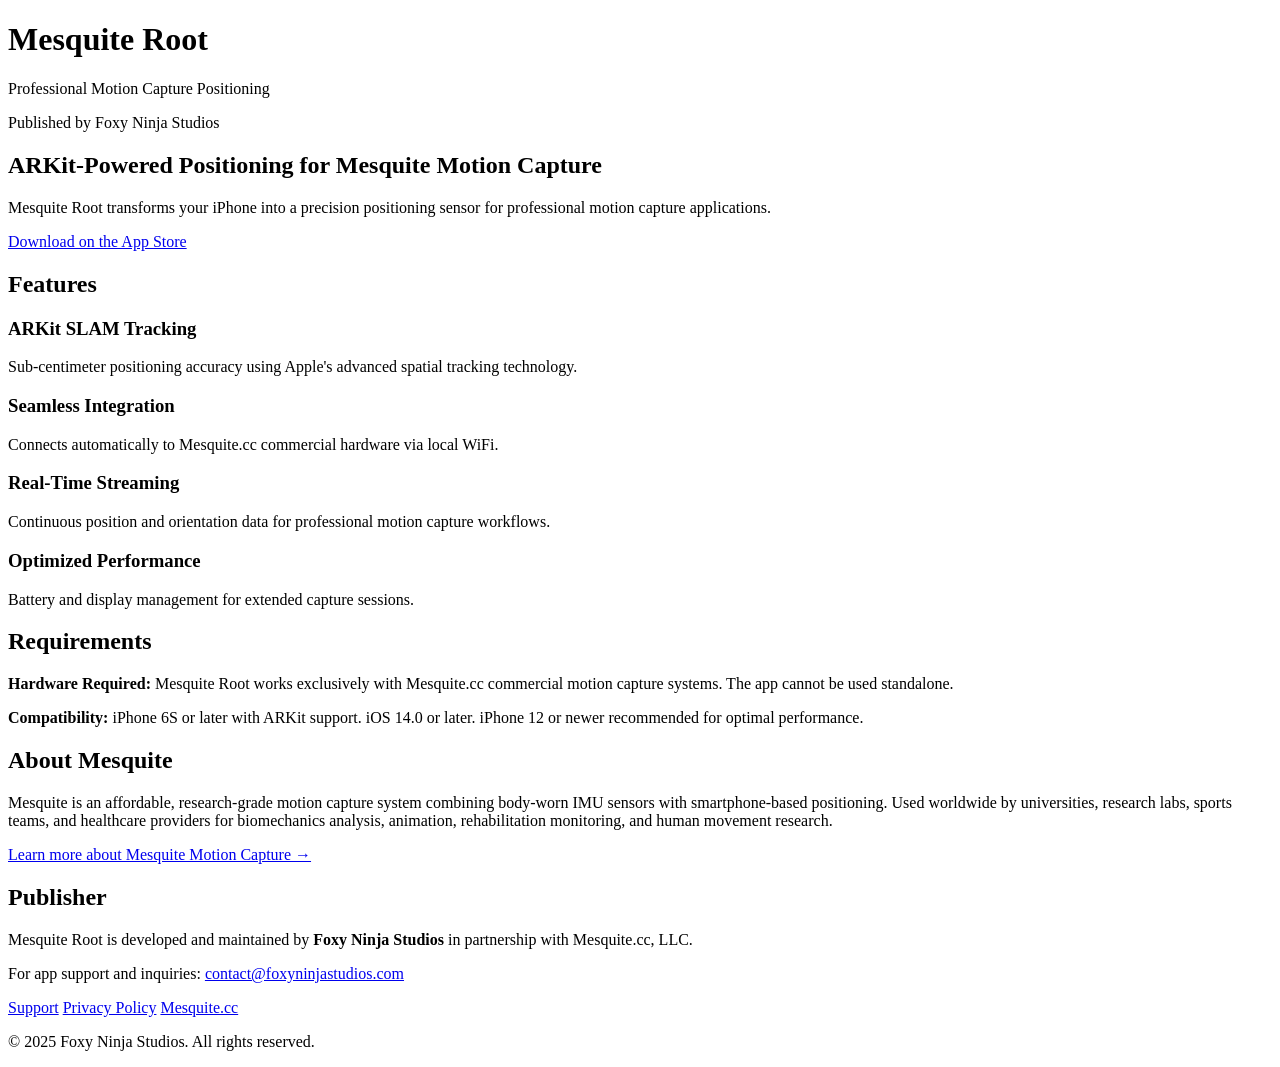
==== index.html @ 5ce99365 "Create index.html" ====
<!DOCTYPE html>
<html lang="en">
<head>
    <meta charset="UTF-8">
    <meta name="viewport" content="width=device-width, initial-scale=1.0">
    <title>Mesquite Root - Professional Motion Capture Positioning</title>
    <link rel="stylesheet" href="style.css">
</head>
<body>
    <header>
        <h1>Mesquite Root</h1>
        <p class="tagline">Professional Motion Capture Positioning</p>
        <p class="publisher">Published by Foxy Ninja Studios</p>
    </header>

    <main>
        <section class="hero">
            <h2>ARKit-Powered Positioning for Mesquite Motion Capture</h2>
            <p>Mesquite Root transforms your iPhone into a precision positioning sensor for professional motion capture applications.</p>
            <a href="https://apps.apple.com/app/mesquite-root/YOUR_APP_ID" class="cta-button">Download on the App Store</a>
        </section>

        <section class="features">
            <h2>Features</h2>
            <div class="feature-grid">
                <div class="feature">
                    <h3>ARKit SLAM Tracking</h3>
                    <p>Sub-centimeter positioning accuracy using Apple's advanced spatial tracking technology.</p>
                </div>
                <div class="feature">
                    <h3>Seamless Integration</h3>
                    <p>Connects automatically to Mesquite.cc commercial hardware via local WiFi.</p>
                </div>
                <div class="feature">
                    <h3>Real-Time Streaming</h3>
                    <p>Continuous position and orientation data for professional motion capture workflows.</p>
                </div>
                <div class="feature">
                    <h3>Optimized Performance</h3>
                    <p>Battery and display management for extended capture sessions.</p>
                </div>
            </div>
        </section>

        <section class="requirements">
            <h2>Requirements</h2>
            <p><strong>Hardware Required:</strong> Mesquite Root works exclusively with Mesquite.cc commercial motion capture systems. The app cannot be used standalone.</p>
            <p><strong>Compatibility:</strong> iPhone 6S or later with ARKit support. iOS 14.0 or later. iPhone 12 or newer recommended for optimal performance.</p>
        </section>

        <section class="about">
            <h2>About Mesquite</h2>
            <p>Mesquite is an affordable, research-grade motion capture system combining body-worn IMU sensors with smartphone-based positioning. Used worldwide by universities, research labs, sports teams, and healthcare providers for biomechanics analysis, animation, rehabilitation monitoring, and human movement research.</p>
            <p><a href="https://mesquite.cc">Learn more about Mesquite Motion Capture →</a></p>
        </section>

        <section class="publisher-info">
            <h2>Publisher</h2>
            <p>Mesquite Root is developed and maintained by <strong>Foxy Ninja Studios</strong> in partnership with Mesquite.cc, LLC.</p>
            <p>For app support and inquiries: <a href="mailto:contact@foxyninjastudios.com">contact@foxyninjastudios.com</a></p>
        </section>
    </main>

    <footer>
        <nav>
            <a href="/support">Support</a>
            <a href="/privacy">Privacy Policy</a>
            <a href="https://mesquite.cc">Mesquite.cc</a>
        </nav>
        <p>&copy; 2025 Foxy Ninja Studios. All rights reserved.</p>
    </footer>
</body>
</html>
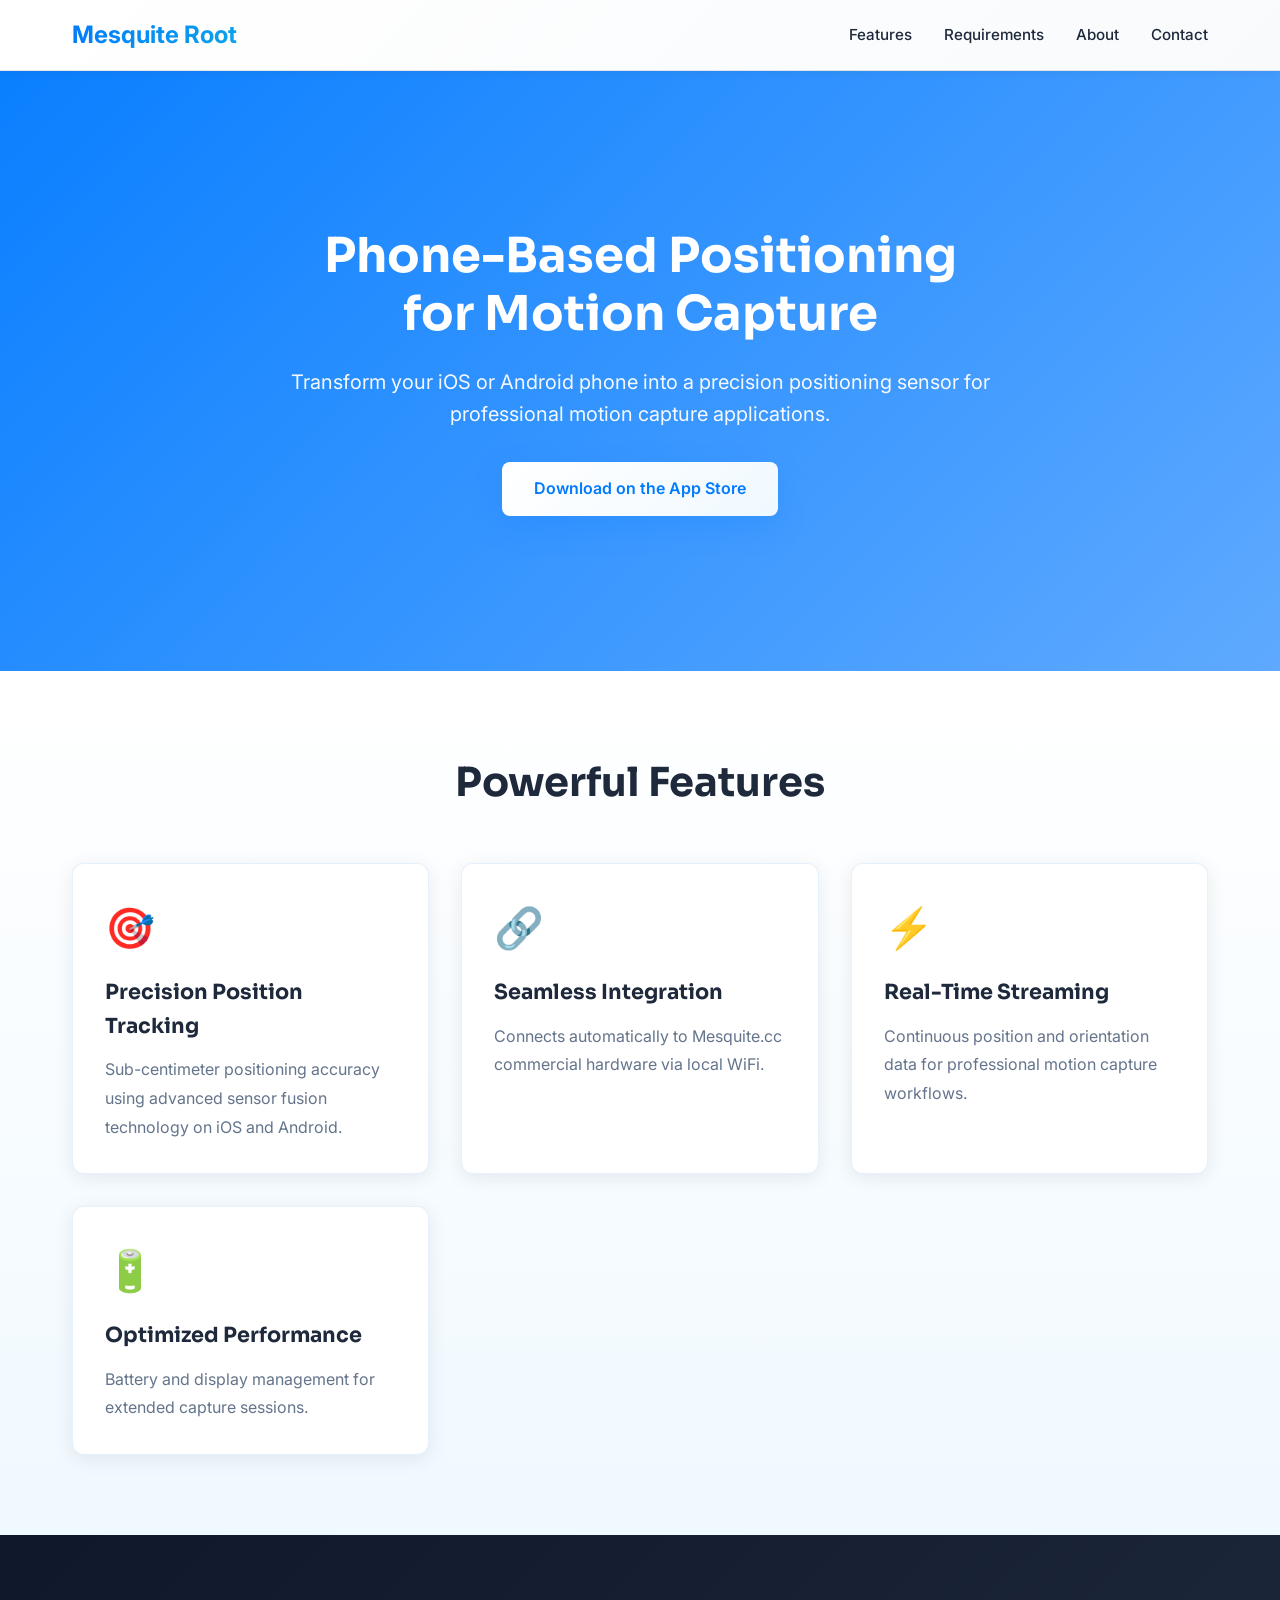
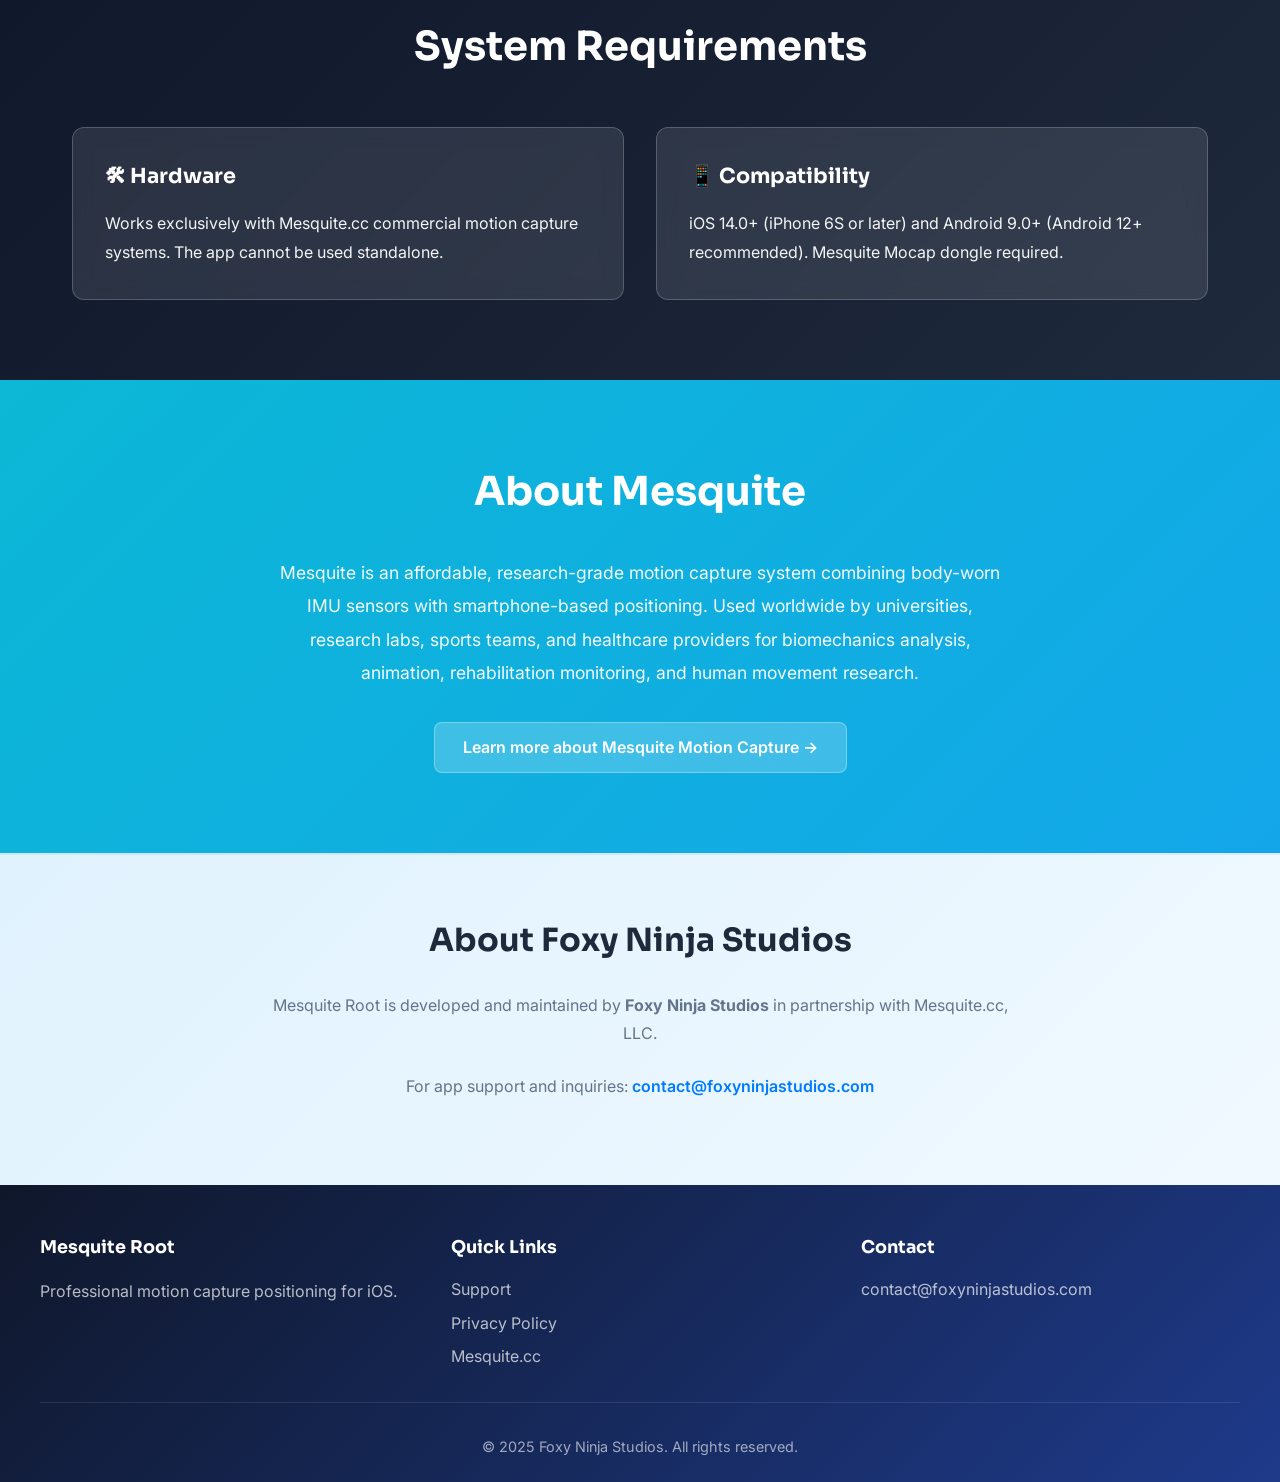
==== commit 1ba00a92: "ac" ====
--- a/index.html
+++ b/index.html
@@ -5,69 +5,118 @@
     <meta name="viewport" content="width=device-width, initial-scale=1.0">
     <title>Mesquite Root - Professional Motion Capture Positioning</title>
     <link rel="stylesheet" href="style.css">
+    <link href="https://fonts.googleapis.com/css2?family=Inter:wght@300;400;500;600;700&family=Sora:wght@400;600;700&display=swap" rel="stylesheet">
 </head>
 <body>
-    <header>
-        <h1>Mesquite Root</h1>
-        <p class="tagline">Professional Motion Capture Positioning</p>
-        <p class="publisher">Published by Foxy Ninja Studios</p>
+    <header class="navbar">
+        <div class="navbar-content">
+            <div class="logo">
+                <h1>Mesquite Root</h1>
+            </div>
+            <nav class="nav-links">
+                <a href="#features">Features</a>
+                <a href="#requirements">Requirements</a>
+                <a href="#about">About</a>
+                <a href="#contact">Contact</a>
+            </nav>
+        </div>
     </header>
 
     <main>
-        <section class="hero">
-            <h2>ARKit-Powered Positioning for Mesquite Motion Capture</h2>
-            <p>Mesquite Root transforms your iPhone into a precision positioning sensor for professional motion capture applications.</p>
-            <a href="https://apps.apple.com/app/mesquite-root/YOUR_APP_ID" class="cta-button">Download on the App Store</a>
+        <section class="hero" style="background: linear-gradient(135deg, rgba(0, 122, 255, 0.8) 0%, rgba(88, 166, 255, 0.8) 100%), 
+                                     url('https://images.unsplash.com/photo-1551288049-bebda4e38f71?w=1400&q=80') center/cover;">
+            <div class="hero-content">
+                <h2>Phone-Based Positioning for Motion Capture</h2>
+                <p>Transform your iOS or Android phone into a precision positioning sensor for professional motion capture applications.</p>
+                <a href="https://apps.apple.com/app/mesquite-root/YOUR_APP_ID" class="cta-button">Download on the App Store</a>
+            </div>
         </section>
 
-        <section class="features">
-            <h2>Features</h2>
-            <div class="feature-grid">
-                <div class="feature">
-                    <h3>ARKit SLAM Tracking</h3>
-                    <p>Sub-centimeter positioning accuracy using Apple's advanced spatial tracking technology.</p>
-                </div>
-                <div class="feature">
-                    <h3>Seamless Integration</h3>
-                    <p>Connects automatically to Mesquite.cc commercial hardware via local WiFi.</p>
-                </div>
-                <div class="feature">
-                    <h3>Real-Time Streaming</h3>
-                    <p>Continuous position and orientation data for professional motion capture workflows.</p>
-                </div>
-                <div class="feature">
-                    <h3>Optimized Performance</h3>
-                    <p>Battery and display management for extended capture sessions.</p>
+        <section class="features" id="features">
+            <div class="container">
+                <h2>Powerful Features</h2>
+                <div class="feature-grid">
+                    <div class="feature">
+                        <div class="feature-icon">🎯</div>
+                        <h3>Precision Position Tracking</h3>
+                        <p>Sub-centimeter positioning accuracy using advanced sensor fusion technology on iOS and Android.</p>
+                    </div>
+                    <div class="feature">
+                        <div class="feature-icon">🔗</div>
+                        <h3>Seamless Integration</h3>
+                        <p>Connects automatically to Mesquite.cc commercial hardware via local WiFi.</p>
+                    </div>
+                    <div class="feature">
+                        <div class="feature-icon">⚡</div>
+                        <h3>Real-Time Streaming</h3>
+                        <p>Continuous position and orientation data for professional motion capture workflows.</p>
+                    </div>
+                    <div class="feature">
+                        <div class="feature-icon">🔋</div>
+                        <h3>Optimized Performance</h3>
+                        <p>Battery and display management for extended capture sessions.</p>
+                    </div>
                 </div>
             </div>
         </section>
 
-        <section class="requirements">
-            <h2>Requirements</h2>
-            <p><strong>Hardware Required:</strong> Mesquite Root works exclusively with Mesquite.cc commercial motion capture systems. The app cannot be used standalone.</p>
-            <p><strong>Compatibility:</strong> iPhone 6S or later with ARKit support. iOS 14.0 or later. iPhone 12 or newer recommended for optimal performance.</p>
+        <section class="requirements" id="requirements" style="background: linear-gradient(135deg, rgba(15, 23, 42, 0.95) 0%, rgba(30, 41, 59, 0.95) 100%),
+                                                             url('https://images.unsplash.com/photo-1517694712202-14dd9538aa97?w=1400&q=80') center/cover;">
+            <div class="container">
+                <h2>System Requirements</h2>
+                <div class="requirements-grid">
+                    <div class="requirement-card">
+                        <h3>🛠 Hardware</h3>
+                        <p>Works exclusively with Mesquite.cc commercial motion capture systems. The app cannot be used standalone.</p>
+                    </div>
+                    <div class="requirement-card">
+                        <h3>📱 Compatibility</h3>
+                        <p>iOS 14.0+ (iPhone 6S or later) and Android 9.0+ (Android 12+ recommended). Mesquite Mocap dongle required.</p>
+                    </div>
+                </div>
+            </div>
         </section>
 
-        <section class="about">
-            <h2>About Mesquite</h2>
-            <p>Mesquite is an affordable, research-grade motion capture system combining body-worn IMU sensors with smartphone-based positioning. Used worldwide by universities, research labs, sports teams, and healthcare providers for biomechanics analysis, animation, rehabilitation monitoring, and human movement research.</p>
-            <p><a href="https://mesquite.cc">Learn more about Mesquite Motion Capture →</a></p>
+        <section class="about" id="about" style="background: linear-gradient(135deg, rgba(6, 182, 212, 0.85) 0%, rgba(14, 165, 233, 0.85) 100%),
+                                                   url('https://images.unsplash.com/photo-1454165804606-c3d57bc86b40?w=1400&q=80') center/cover;">
+            <div class="container">
+                <h2>About Mesquite</h2>
+                <p>Mesquite is an affordable, research-grade motion capture system combining body-worn IMU sensors with smartphone-based positioning. Used worldwide by universities, research labs, sports teams, and healthcare providers for biomechanics analysis, animation, rehabilitation monitoring, and human movement research.</p>
+                <a href="https://mesquite.cc" class="learn-more">Learn more about Mesquite Motion Capture →</a>
+            </div>
         </section>
 
-        <section class="publisher-info">
-            <h2>Publisher</h2>
-            <p>Mesquite Root is developed and maintained by <strong>Foxy Ninja Studios</strong> in partnership with Mesquite.cc, LLC.</p>
-            <p>For app support and inquiries: <a href="mailto:contact@foxyninjastudios.com">contact@foxyninjastudios.com</a></p>
+        <section class="publisher-info" id="contact">
+            <div class="container">
+                <h2>About Foxy Ninja Studios</h2>
+                <p>Mesquite Root is developed and maintained by <strong>Foxy Ninja Studios</strong> in partnership with Mesquite.cc, LLC.</p>
+                <p>For app support and inquiries: <a href="mailto:contact@foxyninjastudios.com" class="email-link">contact@foxyninjastudios.com</a></p>
+            </div>
         </section>
     </main>
 
     <footer>
-        <nav>
-            <a href="/support">Support</a>
-            <a href="/privacy">Privacy Policy</a>
-            <a href="https://mesquite.cc">Mesquite.cc</a>
-        </nav>
-        <p>&copy; 2025 Foxy Ninja Studios. All rights reserved.</p>
+        <div class="footer-content">
+            <div class="footer-section">
+                <h4>Mesquite Root</h4>
+                <p>Professional motion capture positioning for iOS.</p>
+            </div>
+            <div class="footer-section">
+                <h4>Quick Links</h4>
+                <nav class="footer-nav">
+                    <a href="/support">Support</a>
+                    <a href="/privacy">Privacy Policy</a>
+                    <a href="https://mesquite.cc">Mesquite.cc</a>
+                </nav>
+            </div>
+            <div class="footer-section">
+                <h4>Contact</h4>
+                <a href="mailto:contact@foxyninjastudios.com">contact@foxyninjastudios.com</a>
+            </div>
+        </div>
+        <div class="footer-bottom">
+            <p>&copy; 2025 Foxy Ninja Studios. All rights reserved.</p>
+        </div>
     </footer>
 </body>
 </html>
--- a/style.css
+++ b/style.css
@@ -0,0 +1,1033 @@
+/* ===========================
+   Global Styles & Variables
+   =========================== */
+
+* {
+    margin: 0;
+    padding: 0;
+    box-sizing: border-box;
+}
+
+:root {
+    --primary-blue: #007AFF;
+    --light-blue: #E3F2FD;
+    --dark-bg: #0F172A;
+    --text-dark: #1E293B;
+    --text-light: #64748B;
+    --white: #FFFFFF;
+    --border-radius: 12px;
+    --transition: all 0.3s cubic-bezier(0.4, 0, 0.2, 1);
+}
+
+html {
+    scroll-behavior: smooth;
+}
+
+body {
+    font-family: 'Inter', sans-serif;
+    line-height: 1.6;
+    color: var(--text-dark);
+    background-color: #F8FAFC;
+}
+
+.container {
+    max-width: 1200px;
+    margin: 0 auto;
+    padding: 0 2rem;
+}
+
+/* ===========================
+   Navigation Bar
+   =========================== */
+
+.navbar {
+    background: linear-gradient(135deg, rgba(255, 255, 255, 0.95) 0%, rgba(248, 250, 252, 0.95) 100%);
+    backdrop-filter: blur(10px);
+    border-bottom: 1px solid rgba(0, 0, 0, 0.1);
+    position: sticky;
+    top: 0;
+    z-index: 1000;
+    box-shadow: 0 2px 10px rgba(0, 0, 0, 0.05);
+}
+
+.navbar-content {
+    max-width: 1200px;
+    margin: 0 auto;
+    padding: 1rem 2rem;
+    display: flex;
+    justify-content: space-between;
+    align-items: center;
+}
+
+.logo h1 {
+    font-size: 1.5rem;
+    font-weight: 700;
+    background: linear-gradient(135deg, #007AFF 0%, #0EA5E9 100%);
+    background-clip: text;
+    -webkit-background-clip: text;
+    -webkit-text-fill-color: transparent;
+}
+
+.nav-links {
+    display: flex;
+    gap: 2rem;
+}
+
+.nav-links a {
+    text-decoration: none;
+    color: var(--text-dark);
+    font-weight: 500;
+    font-size: 0.95rem;
+    transition: var(--transition);
+}
+
+.nav-links a:hover {
+    color: var(--primary-blue);
+}
+
+/* ===========================
+   Hero Section
+   =========================== */
+
+.hero {
+    padding: 100px 2rem;
+    color: white;
+    display: flex;
+    align-items: center;
+    justify-content: center;
+    background-size: cover;
+    background-position: center;
+    background-attachment: fixed;
+    min-height: 600px;
+    position: relative;
+}
+
+.hero::before {
+    content: '';
+    position: absolute;
+    top: 0;
+    left: 0;
+    right: 0;
+    bottom: 0;
+    background: linear-gradient(135deg, rgba(0, 122, 255, 0.8) 0%, rgba(88, 166, 255, 0.8) 100%);
+    z-index: 1;
+}
+
+.hero-content {
+    position: relative;
+    z-index: 2;
+    text-align: center;
+    max-width: 700px;
+}
+
+.hero h2 {
+    font-size: 3rem;
+    font-weight: 700;
+    margin-bottom: 1.5rem;
+    line-height: 1.2;
+    font-family: 'Sora', sans-serif;
+}
+
+.hero p {
+    font-size: 1.25rem;
+    margin-bottom: 2rem;
+    opacity: 0.95;
+}
+
+/* ===========================
+   CTA Button
+   =========================== */
+
+.cta-button {
+    display: inline-block;
+    background: linear-gradient(135deg, #FFFFFF 0%, #F0F9FF 100%);
+    color: var(--primary-blue);
+    padding: 14px 32px;
+    border-radius: 8px;
+    text-decoration: none;
+    font-weight: 600;
+    font-size: 1rem;
+    transition: var(--transition);
+    border: none;
+    cursor: pointer;
+    box-shadow: 0 10px 30px rgba(0, 122, 255, 0.2);
+}
+
+.cta-button:hover {
+    transform: translateY(-3px);
+    box-shadow: 0 15px 40px rgba(0, 122, 255, 0.3);
+}
+
+/* ===========================
+   Features Section
+   =========================== */
+
+.features {
+    padding: 80px 0;
+    background: linear-gradient(180deg, #FFFFFF 0%, #F0F9FF 100%);
+}
+
+.features h2 {
+    text-align: center;
+    font-size: 2.5rem;
+    margin-bottom: 3rem;
+    color: var(--text-dark);
+    font-family: 'Sora', sans-serif;
+}
+
+.feature-grid {
+    display: grid;
+    grid-template-columns: repeat(auto-fit, minmax(280px, 1fr));
+    gap: 2rem;
+}
+
+.feature {
+    background: white;
+    padding: 2rem;
+    border-radius: var(--border-radius);
+    box-shadow: 0 4px 20px rgba(0, 0, 0, 0.08);
+    transition: var(--transition);
+    border: 1px solid rgba(0, 122, 255, 0.1);
+}
+
+.feature:hover {
+    transform: translateY(-8px);
+    box-shadow: 0 12px 40px rgba(0, 122, 255, 0.15);
+}
+
+.feature-icon {
+    font-size: 2.5rem;
+    margin-bottom: 1rem;
+}
+
+.feature h3 {
+    font-size: 1.3rem;
+    margin-bottom: 0.75rem;
+    color: var(--text-dark);
+    font-family: 'Sora', sans-serif;
+}
+
+.feature p {
+    color: var(--text-light);
+    line-height: 1.8;
+}
+
+/* ===========================
+   Requirements Section
+   =========================== */
+
+.requirements {
+    padding: 80px 2rem;
+    color: white;
+    background-size: cover;
+    background-position: center;
+    background-attachment: fixed;
+    position: relative;
+}
+
+.requirements::before {
+    content: '';
+    position: absolute;
+    top: 0;
+    left: 0;
+    right: 0;
+    bottom: 0;
+    background: linear-gradient(135deg, rgba(15, 23, 42, 0.95) 0%, rgba(30, 41, 59, 0.95) 100%);
+    z-index: 1;
+}
+
+.requirements > .container {
+    position: relative;
+    z-index: 2;
+}
+
+.requirements h2 {
+    text-align: center;
+    font-size: 2.5rem;
+    margin-bottom: 3rem;
+    font-family: 'Sora', sans-serif;
+}
+
+.requirements-grid {
+    display: grid;
+    grid-template-columns: repeat(auto-fit, minmax(300px, 1fr));
+    gap: 2rem;
+}
+
+.requirement-card {
+    background: rgba(255, 255, 255, 0.1);
+    padding: 2rem;
+    border-radius: var(--border-radius);
+    backdrop-filter: blur(10px);
+    border: 1px solid rgba(255, 255, 255, 0.2);
+    transition: var(--transition);
+}
+
+.requirement-card:hover {
+    background: rgba(255, 255, 255, 0.15);
+    border: 1px solid rgba(255, 255, 255, 0.3);
+}
+
+.requirement-card h3 {
+    font-size: 1.3rem;
+    margin-bottom: 1rem;
+    font-family: 'Sora', sans-serif;
+}
+
+.requirement-card p {
+    line-height: 1.8;
+    opacity: 0.95;
+}
+
+/* ===========================
+   About Section
+   =========================== */
+
+.about {
+    padding: 80px 2rem;
+    color: white;
+    background-size: cover;
+    background-position: center;
+    background-attachment: fixed;
+    position: relative;
+}
+
+.about::before {
+    content: '';
+    position: absolute;
+    top: 0;
+    left: 0;
+    right: 0;
+    bottom: 0;
+    background: linear-gradient(135deg, rgba(6, 182, 212, 0.85) 0%, rgba(14, 165, 233, 0.85) 100%);
+    z-index: 1;
+}
+
+.about > .container {
+    position: relative;
+    z-index: 2;
+    max-width: 800px;
+    text-align: center;
+}
+
+.about h2 {
+    font-size: 2.5rem;
+    margin-bottom: 2rem;
+    font-family: 'Sora', sans-serif;
+}
+
+.about p {
+    font-size: 1.1rem;
+    line-height: 1.9;
+    margin-bottom: 2rem;
+    opacity: 0.95;
+}
+
+.learn-more {
+    display: inline-block;
+    background: rgba(255, 255, 255, 0.2);
+    color: white;
+    padding: 12px 28px;
+    border-radius: 8px;
+    text-decoration: none;
+    font-weight: 600;
+    transition: var(--transition);
+    border: 1px solid rgba(255, 255, 255, 0.3);
+}
+
+.learn-more:hover {
+    background: rgba(255, 255, 255, 0.3);
+    border: 1px solid rgba(255, 255, 255, 0.5);
+    transform: translateY(-2px);
+}
+
+/* ===========================
+   Publisher Info Section
+   =========================== */
+
+.publisher-info {
+    padding: 60px 2rem;
+    background: linear-gradient(135deg, #E0F2FE 0%, #F0F9FF 100%);
+    border-top: 2px solid rgba(0, 122, 255, 0.1);
+}
+
+.publisher-info > .container {
+    max-width: 800px;
+    text-align: center;
+}
+
+.publisher-info h2 {
+    font-size: 2rem;
+    margin-bottom: 1.5rem;
+    color: var(--text-dark);
+    font-family: 'Sora', sans-serif;
+}
+
+.publisher-info p {
+    font-size: 1rem;
+    color: var(--text-light);
+    margin-bottom: 1.5rem;
+    line-height: 1.8;
+}
+
+.email-link {
+    color: var(--primary-blue);
+    text-decoration: none;
+    font-weight: 600;
+    transition: var(--transition);
+}
+
+.email-link:hover {
+    text-decoration: underline;
+}
+
+/* ===========================
+   Footer
+   =========================== */
+
+footer {
+    background: linear-gradient(135deg, var(--dark-bg) 0%, #1e3a8a 100%);
+    color: white;
+    padding: 3rem 2rem 1.5rem;
+}
+
+.footer-content {
+    max-width: 1200px;
+    margin: 0 auto;
+    display: grid;
+    grid-template-columns: repeat(auto-fit, minmax(250px, 1fr));
+    gap: 2rem;
+    margin-bottom: 2rem;
+}
+
+.footer-section h4 {
+    font-size: 1.1rem;
+    margin-bottom: 1rem;
+    font-family: 'Sora', sans-serif;
+}
+
+.footer-section p {
+    color: rgba(255, 255, 255, 0.7);
+    line-height: 1.8;
+}
+
+.footer-nav {
+    display: flex;
+    flex-direction: column;
+    gap: 0.5rem;
+}
+
+.footer-nav a {
+    color: rgba(255, 255, 255, 0.7);
+    text-decoration: none;
+    transition: var(--transition);
+    width: fit-content;
+}
+
+.footer-nav a:hover {
+    color: white;
+    padding-left: 4px;
+}
+
+.footer-section a {
+    color: rgba(255, 255, 255, 0.7);
+    text-decoration: none;
+    transition: var(--transition);
+}
+
+.footer-section a:hover {
+    color: white;
+}
+
+.footer-bottom {
+    max-width: 1200px;
+    margin: 0 auto;
+    padding-top: 2rem;
+    border-top: 1px solid rgba(255, 255, 255, 0.1);
+    text-align: center;
+    color: rgba(255, 255, 255, 0.6);
+    font-size: 0.9rem;
+}
+
+/* ===========================
+   Responsive Design
+   =========================== */
+
+@media (max-width: 768px) {
+    .navbar-content {
+        flex-direction: column;
+        gap: 1rem;
+    }
+
+    .nav-links {
+        gap: 1rem;
+        font-size: 0.85rem;
+    }
+
+    .hero {
+        padding: 60px 2rem;
+        min-height: 400px;
+    }
+
+    .hero h2 {
+        font-size: 2rem;
+    }
+
+    .hero p {
+        font-size: 1rem;
+    }
+
+    .features h2,
+    .requirements h2,
+    .about h2 {
+        font-size: 2rem;
+    }
+
+    .feature-grid,
+    .requirements-grid {
+        grid-template-columns: 1fr;
+    }
+
+    .feature {
+        padding: 1.5rem;
+    }
+
+    .about > .container {
+        max-width: 100%;
+    }
+
+    .footer-content {
+        grid-template-columns: 1fr;
+    }
+}
+
+@media (max-width: 480px) {
+    .nav-links {
+        gap: 0.5rem;
+    }
+
+    .hero h2 {
+        font-size: 1.5rem;
+    }
+
+    .hero p {
+        font-size: 0.9rem;
+    }
+
+    .cta-button {
+        padding: 12px 24px;
+        font-size: 0.9rem;
+    }
+
+    .features h2,
+    .requirements h2,
+    .about h2 {
+        font-size: 1.5rem;
+    }
+
+    .features {
+        padding: 40px 0;
+    }
+
+    .requirements,
+    .about {
+        padding: 40px 2rem;
+    }
+}
+
+/* ===========================
+   Utility Classes
+   =========================== */
+
+.text-center {
+    text-align: center;
+}
+
+.mt-1 { margin-top: 0.5rem; }
+.mt-2 { margin-top: 1rem; }
+.mt-3 { margin-top: 1.5rem; }
+.mt-4 { margin-top: 2rem; }
+
+.mb-1 { margin-bottom: 0.5rem; }
+.mb-2 { margin-bottom: 1rem; }
+.mb-3 { margin-bottom: 1.5rem; }
+.mb-4 { margin-bottom: 2rem; }
+
+/* ===========================
+   Support & Privacy Pages
+   =========================== */
+
+.support-page,
+.privacy-page {
+    background: #F8FAFC;
+}
+
+.hero-small {
+    padding: 60px 2rem;
+    color: white;
+    display: flex;
+    align-items: center;
+    justify-content: center;
+    background-size: cover;
+    background-position: center;
+    background-attachment: fixed;
+    min-height: 400px;
+    position: relative;
+}
+
+.hero-small::before {
+    content: '';
+    position: absolute;
+    top: 0;
+    left: 0;
+    right: 0;
+    bottom: 0;
+    background: linear-gradient(135deg, rgba(0, 122, 255, 0.8) 0%, rgba(88, 166, 255, 0.8) 100%);
+    z-index: 1;
+}
+
+.hero-small .hero-content {
+    position: relative;
+    z-index: 2;
+    text-align: center;
+}
+
+.hero-small h1 {
+    font-size: 2.5rem;
+    font-weight: 700;
+    margin-bottom: 1rem;
+    font-family: 'Sora', sans-serif;
+}
+
+.hero-small p {
+    font-size: 1.1rem;
+    opacity: 0.95;
+}
+
+.support-content,
+.privacy-content {
+    padding: 4rem 0;
+}
+
+.content-grid {
+    display: grid;
+    grid-template-columns: 1fr 350px;
+    gap: 2rem;
+}
+
+.content-main {
+    grid-column: 1;
+}
+
+.sidebar {
+    grid-column: 2;
+    display: flex;
+    flex-direction: column;
+    gap: 1.5rem;
+}
+
+.content-main h2 {
+    font-size: 1.8rem;
+    margin-top: 2.5rem;
+    margin-bottom: 1rem;
+    color: var(--text-dark);
+    font-family: 'Sora', sans-serif;
+    border-bottom: 2px solid rgba(0, 122, 255, 0.1);
+    padding-bottom: 0.75rem;
+}
+
+.content-main h2:first-child {
+    margin-top: 0;
+}
+
+.content-main h3 {
+    font-size: 1.2rem;
+    margin-top: 1.5rem;
+    margin-bottom: 0.75rem;
+    color: var(--text-dark);
+}
+
+.content-main p {
+    color: var(--text-light);
+    line-height: 1.8;
+    margin-bottom: 1rem;
+}
+
+.content-main ul,
+.content-main ol {
+    margin-left: 1.5rem;
+    margin-bottom: 1.5rem;
+    color: var(--text-light);
+    line-height: 1.8;
+}
+
+.content-main li {
+    margin-bottom: 0.5rem;
+}
+
+/* Sidebar Styles */
+
+.sidebar-box {
+    background: white;
+    padding: 1.5rem;
+    border-radius: var(--border-radius);
+    box-shadow: 0 2px 12px rgba(0, 0, 0, 0.06);
+    border: 1px solid rgba(0, 122, 255, 0.08);
+    transition: var(--transition);
+    position: sticky;
+    top: 100px;
+}
+
+.sidebar-box:hover {
+    box-shadow: 0 4px 20px rgba(0, 122, 255, 0.1);
+    border: 1px solid rgba(0, 122, 255, 0.15);
+}
+
+.sidebar-box h3 {
+    color: var(--text-dark);
+    margin-bottom: 0.75rem;
+    font-size: 1rem;
+    font-family: 'Sora', sans-serif;
+}
+
+.sidebar-box p {
+    font-size: 0.9rem;
+    color: var(--text-light);
+    margin-bottom: 1rem;
+    line-height: 1.6;
+}
+
+.sidebar-box a {
+    color: var(--primary-blue);
+    text-decoration: none;
+    font-weight: 500;
+    transition: var(--transition);
+}
+
+.sidebar-box a:hover {
+    text-decoration: underline;
+}
+
+.sidebar-box .cta-button-secondary {
+    display: inline-block;
+    width: 100%;
+    text-align: center;
+}
+
+.resource-links {
+    list-style: none;
+    margin: 0;
+    padding: 0;
+    display: flex;
+    flex-direction: column;
+    gap: 0.5rem;
+}
+
+.resource-links li {
+    margin: 0;
+}
+
+.resource-links a {
+    display: block;
+    padding: 0.5rem 0;
+    transition: var(--transition);
+}
+
+.resource-links a:hover {
+    padding-left: 0.25rem;
+}
+
+.privacy-highlight {
+    background: linear-gradient(135deg, #E0F2FE 0%, #F0F9FF 100%);
+    border: 1px solid rgba(0, 122, 255, 0.2);
+}
+
+.privacy-highlight h3 {
+    color: var(--primary-blue);
+}
+
+/* Support Page Styles */
+
+.requirements-box {
+    display: grid;
+    grid-template-columns: repeat(auto-fit, minmax(200px, 1fr));
+    gap: 1.5rem;
+    margin-bottom: 2rem;
+}
+
+.req-item {
+    background: linear-gradient(135deg, #E0F2FE 0%, #F0F9FF 100%);
+    padding: 1.5rem;
+    border-radius: var(--border-radius);
+    border: 1px solid rgba(0, 122, 255, 0.2);
+}
+
+.req-item h3 {
+    margin-top: 0;
+    color: var(--primary-blue);
+    font-size: 1rem;
+}
+
+.req-item p {
+    font-size: 0.9rem;
+    margin-bottom: 0;
+}
+
+.steps-container {
+    display: grid;
+    grid-template-columns: repeat(auto-fit, minmax(200px, 1fr));
+    gap: 1.5rem;
+    margin: 2rem 0;
+}
+
+.step {
+    background: white;
+    padding: 2rem;
+    border-radius: var(--border-radius);
+    border: 2px solid rgba(0, 122, 255, 0.1);
+    text-align: center;
+    transition: var(--transition);
+    display: flex;
+    flex-direction: column;
+    align-items: center;
+}
+
+.step:hover {
+    border: 2px solid var(--primary-blue);
+    transform: translateY(-4px);
+    box-shadow: 0 8px 24px rgba(0, 122, 255, 0.12);
+}
+
+.step-number {
+    width: 50px;
+    height: 50px;
+    background: linear-gradient(135deg, #007AFF 0%, #0EA5E9 100%);
+    color: white;
+    border-radius: 50%;
+    display: flex;
+    align-items: center;
+    justify-content: center;
+    font-size: 1.5rem;
+    font-weight: 700;
+    margin-bottom: 1rem;
+}
+
+.step h3 {
+    margin: 0 0 0.5rem 0;
+    font-size: 1rem;
+}
+
+.step p {
+    margin: 0;
+    font-size: 0.9rem;
+    color: var(--text-light);
+}
+
+.troubleshooting-item {
+    background: white;
+    padding: 2rem;
+    border-radius: var(--border-radius);
+    margin-bottom: 1.5rem;
+    border-left: 4px solid #FF9500;
+    box-shadow: 0 2px 8px rgba(0, 0, 0, 0.04);
+}
+
+.troubleshooting-item h3 {
+    margin-top: 0;
+    color: #FF9500;
+}
+
+.solution-list {
+    list-style: none;
+    padding: 0;
+    margin: 1rem 0;
+}
+
+.solution-list li {
+    padding: 0.5rem 0;
+    padding-left: 1.5rem;
+    position: relative;
+    color: var(--text-light);
+}
+
+.solution-list li:before {
+    content: "→";
+    position: absolute;
+    left: 0;
+    color: var(--primary-blue);
+    font-weight: bold;
+}
+
+.link-box {
+    text-align: center;
+    padding: 2rem;
+    background: linear-gradient(135deg, #E0F2FE 0%, #F0F9FF 100%);
+    border-radius: var(--border-radius);
+    border: 1px solid rgba(0, 122, 255, 0.2);
+    margin: 2rem 0;
+}
+
+.cta-button-secondary {
+    display: inline-block;
+    background: var(--primary-blue);
+    color: white;
+    padding: 12px 28px;
+    border-radius: 8px;
+    text-decoration: none;
+    font-weight: 600;
+    font-size: 0.95rem;
+    transition: var(--transition);
+    border: none;
+    cursor: pointer;
+}
+
+.cta-button-secondary:hover {
+    background: #0056b3;
+    transform: translateY(-2px);
+}
+
+/* Privacy Page Styles */
+
+.last-updated-banner {
+    background: #E0F2FE;
+    padding: 1rem;
+    border-radius: var(--border-radius);
+    border-left: 4px solid var(--primary-blue);
+    margin-bottom: 2rem;
+}
+
+.last-updated-banner p {
+    margin: 0;
+    color: var(--text-dark);
+    font-size: 0.95rem;
+}
+
+.privacy-section {
+    background: white;
+    padding: 2rem;
+    border-radius: var(--border-radius);
+    margin-bottom: 1.5rem;
+    border: 1px solid rgba(0, 122, 255, 0.08);
+}
+
+.privacy-section h3 {
+    margin-top: 0;
+    color: var(--primary-blue);
+}
+
+.data-list {
+    list-style: none;
+    padding: 0;
+    margin: 1rem 0;
+}
+
+.data-list li {
+    padding: 0.5rem 0;
+    padding-left: 1.5rem;
+    position: relative;
+    color: var(--text-light);
+    line-height: 1.6;
+}
+
+.data-list li:before {
+    content: "✓";
+    position: absolute;
+    left: 0;
+    color: #10B981;
+    font-weight: bold;
+    font-size: 1.1rem;
+}
+
+.privacy-section ul.data-list li:before {
+    content: "✗";
+    color: #EF4444;
+}
+
+.info-box {
+    background: linear-gradient(135deg, #E0F2FE 0%, #F0F9FF 100%);
+    padding: 1.5rem;
+    border-radius: var(--border-radius);
+    border-left: 4px solid var(--primary-blue);
+    margin-bottom: 1.5rem;
+}
+
+.info-box p {
+    margin: 0;
+    color: var(--text-dark);
+}
+
+.contact-box {
+    background: white;
+    padding: 1.5rem;
+    border-radius: var(--border-radius);
+    border: 1px solid rgba(0, 122, 255, 0.1);
+    margin-bottom: 1.5rem;
+}
+
+.contact-box h3 {
+    margin-top: 0;
+    margin-bottom: 0.5rem;
+    color: var(--text-dark);
+}
+
+.contact-box a {
+    color: var(--primary-blue);
+    text-decoration: none;
+    font-weight: 500;
+}
+
+.contact-box a:hover {
+    text-decoration: underline;
+}
+
+/* ===========================
+   Responsive Design - Pages
+   =========================== */
+
+@media (max-width: 1024px) {
+    .content-grid {
+        grid-template-columns: 1fr;
+    }
+
+    .sidebar {
+        grid-column: 1;
+    }
+
+    .sidebar-box {
+        position: static;
+    }
+}
+
+@media (max-width: 768px) {
+    .hero-small {
+        padding: 40px 1.5rem;
+        min-height: 300px;
+    }
+
+    .hero-small h1 {
+        font-size: 1.75rem;
+    }
+
+    .hero-small p {
+        font-size: 1rem;
+    }
+
+    .steps-container {
+        grid-template-columns: repeat(auto-fit, minmax(150px, 1fr));
+    }
+
+    .step {
+        padding: 1.5rem;
+    }
+
+    .step-number {
+        width: 40px;
+        height: 40px;
+        font-size: 1.2rem;
+    }
+
+    .requirements-box {
+        grid-template-columns: 1fr;
+    }
+}
+
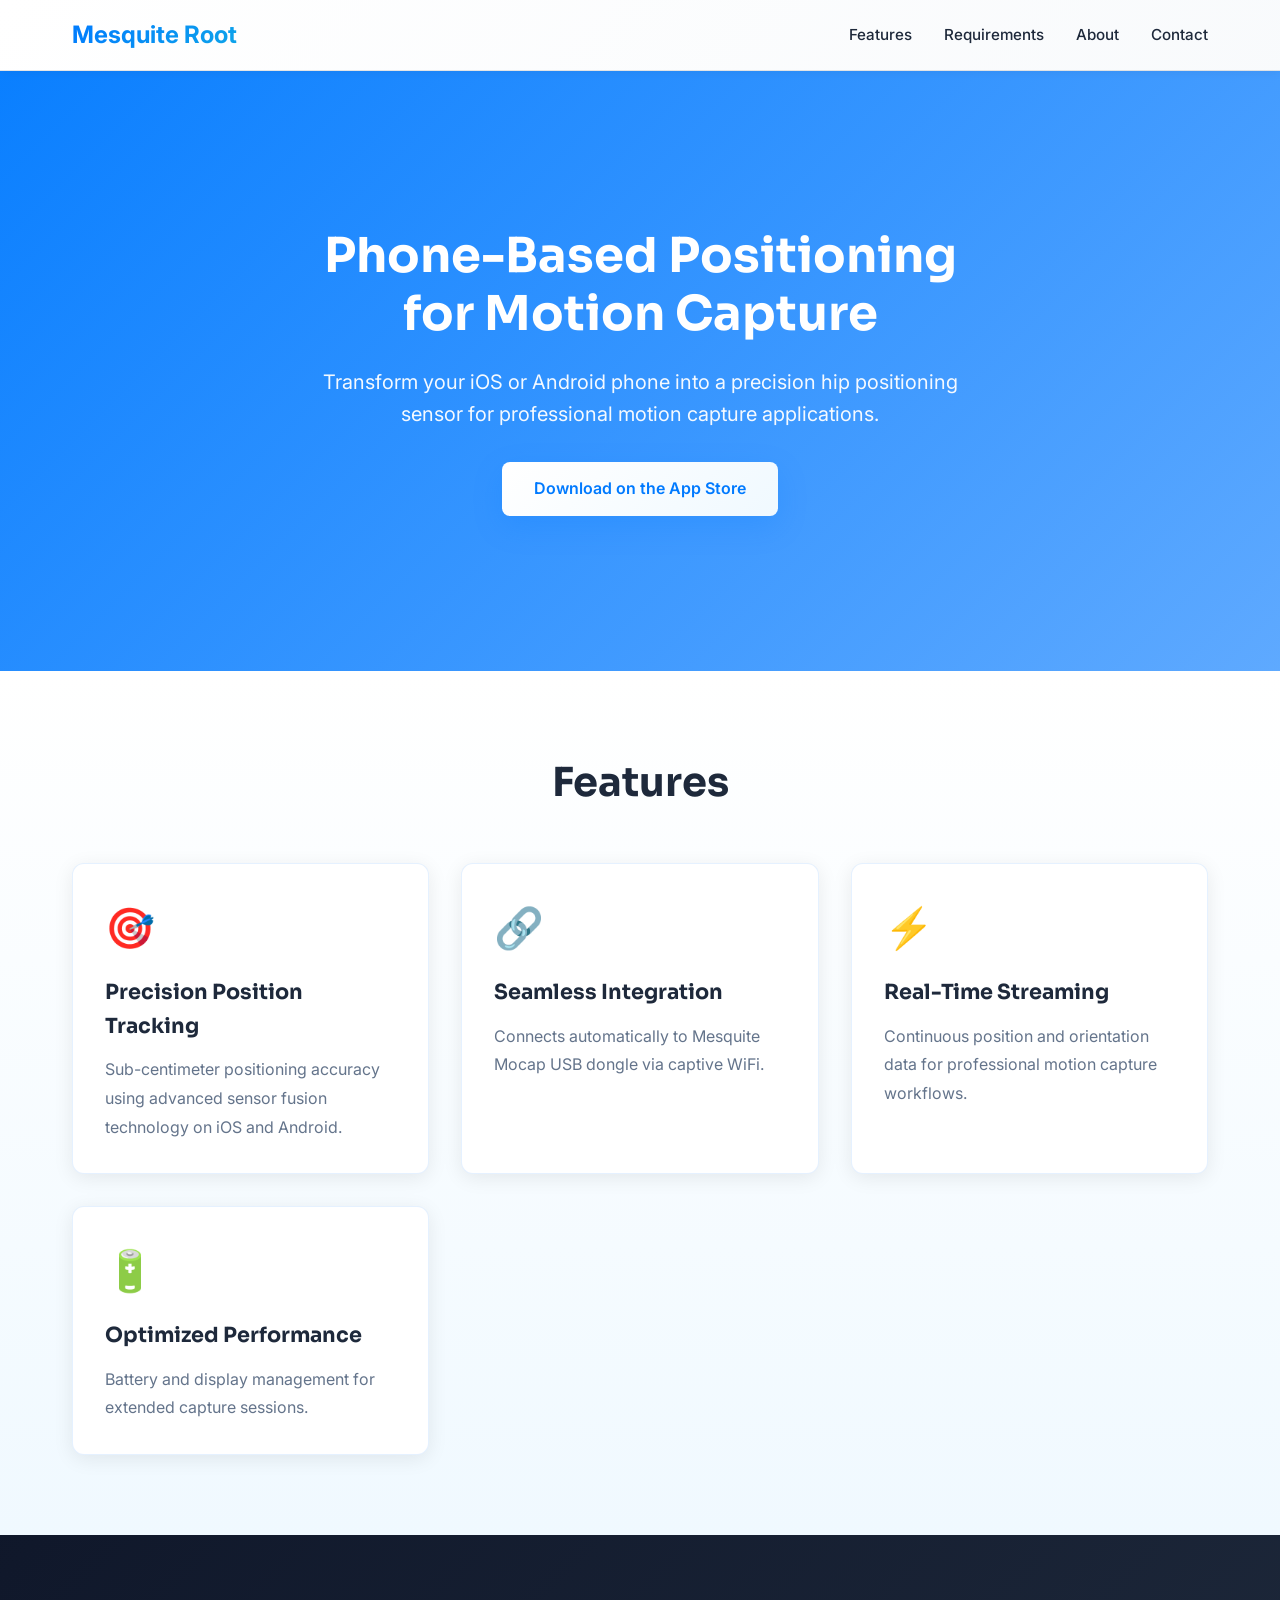
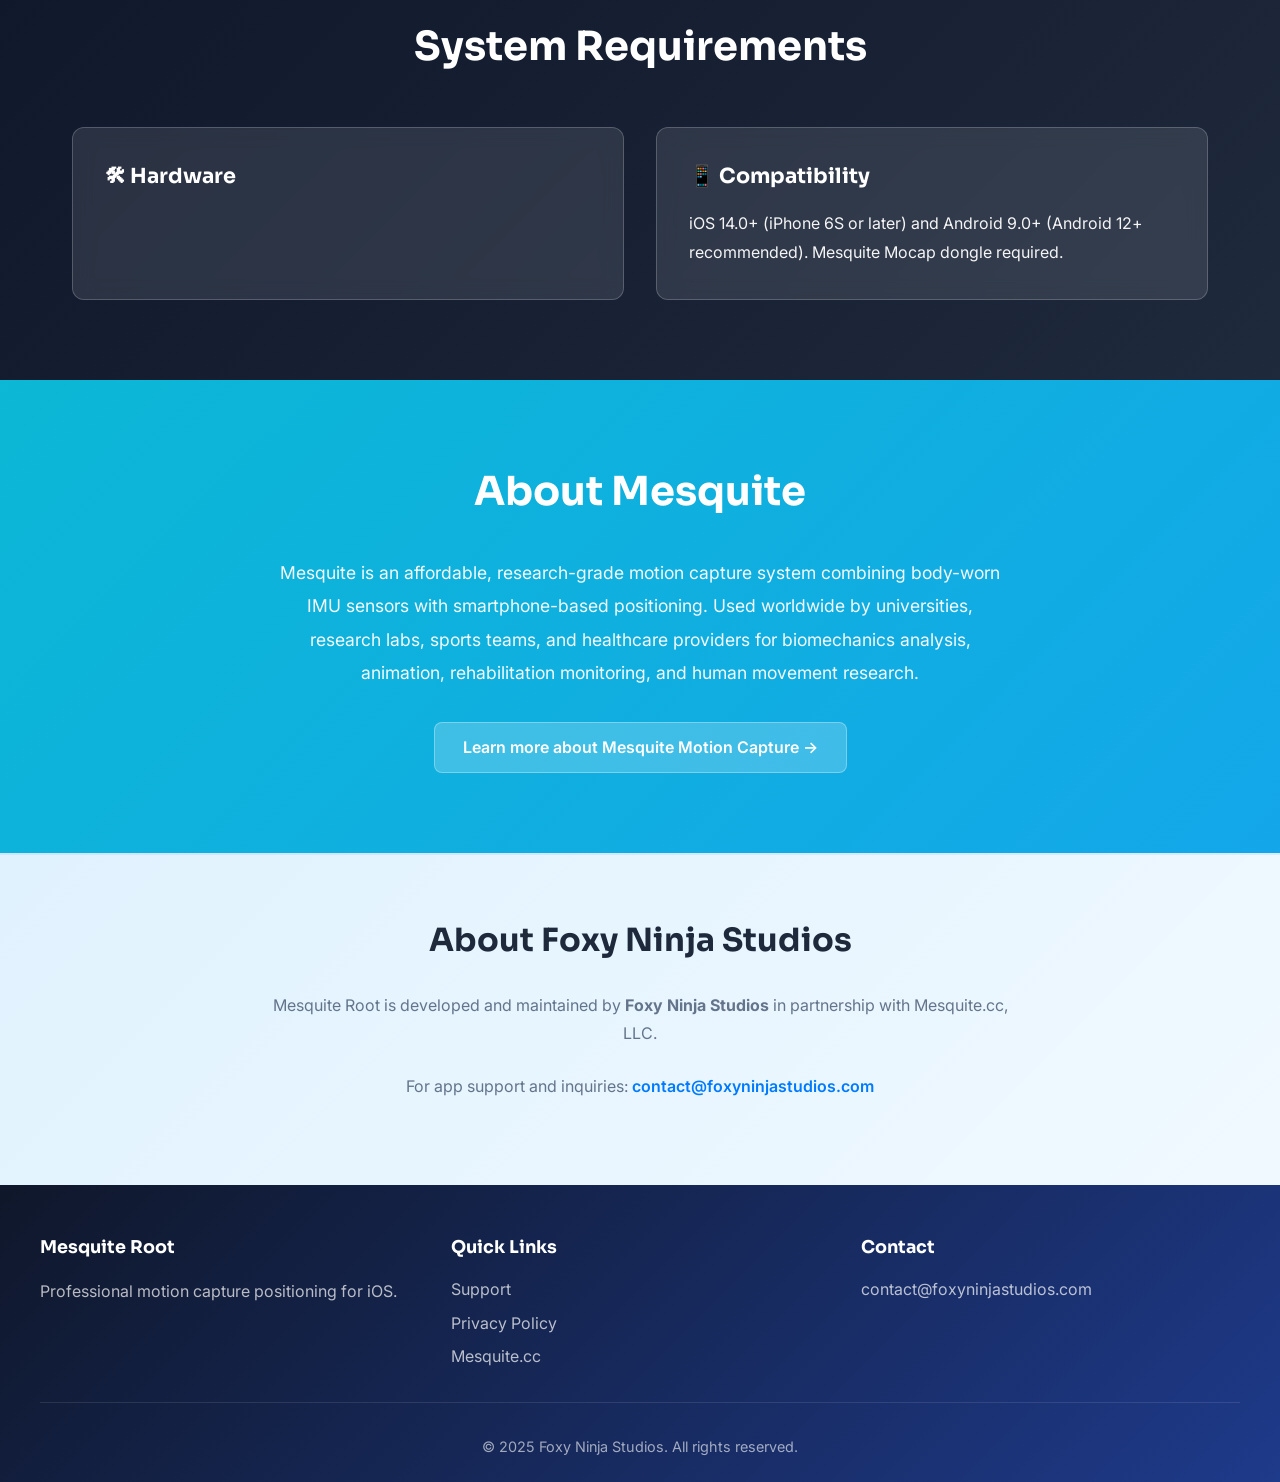
==== commit 7ba0a39e: "ac" ====
--- a/index.html
+++ b/index.html
@@ -27,14 +27,14 @@
                                      url('https://images.unsplash.com/photo-1551288049-bebda4e38f71?w=1400&q=80') center/cover;">
             <div class="hero-content">
                 <h2>Phone-Based Positioning for Motion Capture</h2>
-                <p>Transform your iOS or Android phone into a precision positioning sensor for professional motion capture applications.</p>
+                <p>Transform your iOS or Android phone into a precision hip positioning sensor for professional motion capture applications.</p>
                 <a href="https://apps.apple.com/app/mesquite-root/YOUR_APP_ID" class="cta-button">Download on the App Store</a>
             </div>
         </section>
 
         <section class="features" id="features">
             <div class="container">
-                <h2>Powerful Features</h2>
+                <h2>Features</h2>
                 <div class="feature-grid">
                     <div class="feature">
                         <div class="feature-icon">🎯</div>
@@ -44,7 +44,7 @@
                     <div class="feature">
                         <div class="feature-icon">🔗</div>
                         <h3>Seamless Integration</h3>
-                        <p>Connects automatically to Mesquite.cc commercial hardware via local WiFi.</p>
+                        <p>Connects automatically to Mesquite Mocap USB dongle via captive WiFi.</p>
                     </div>
                     <div class="feature">
                         <div class="feature-icon">⚡</div>
@@ -67,7 +67,6 @@
                 <div class="requirements-grid">
                     <div class="requirement-card">
                         <h3>🛠 Hardware</h3>
-                        <p>Works exclusively with Mesquite.cc commercial motion capture systems. The app cannot be used standalone.</p>
                     </div>
                     <div class="requirement-card">
                         <h3>📱 Compatibility</h3>
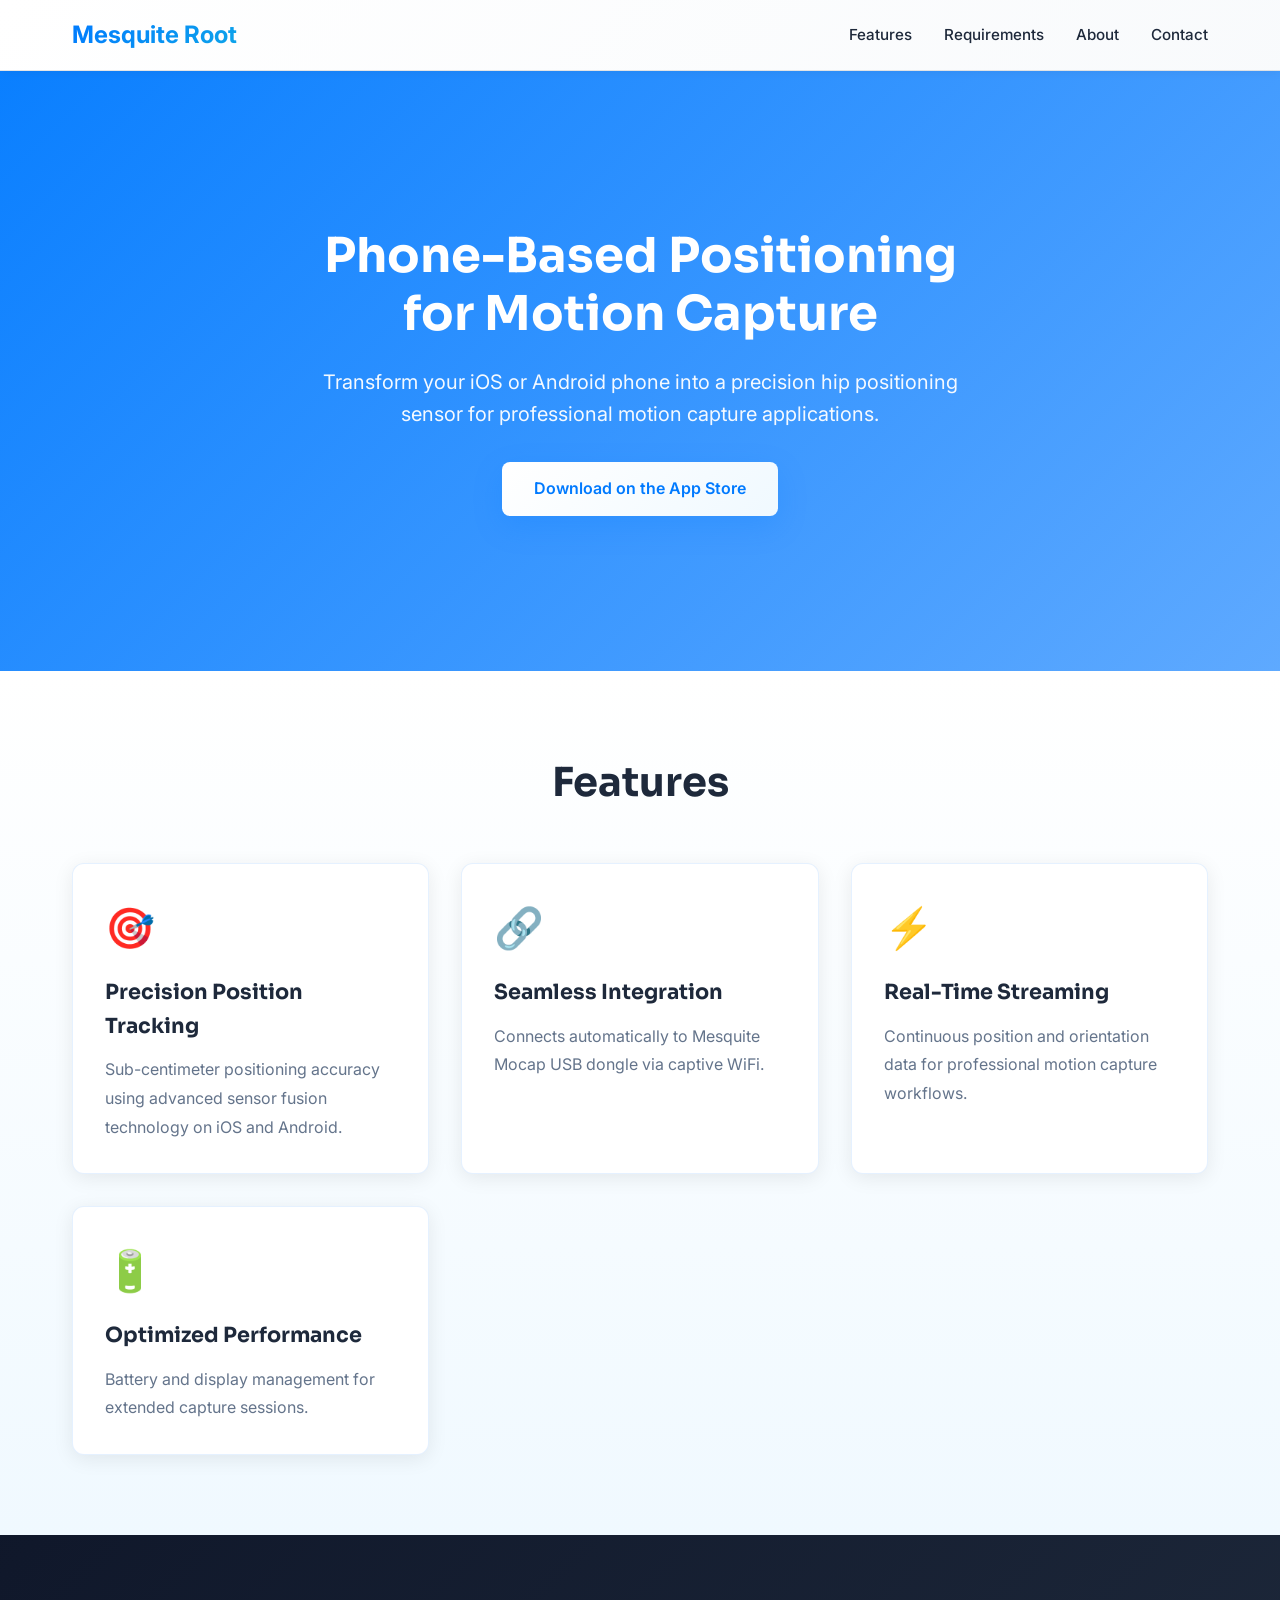
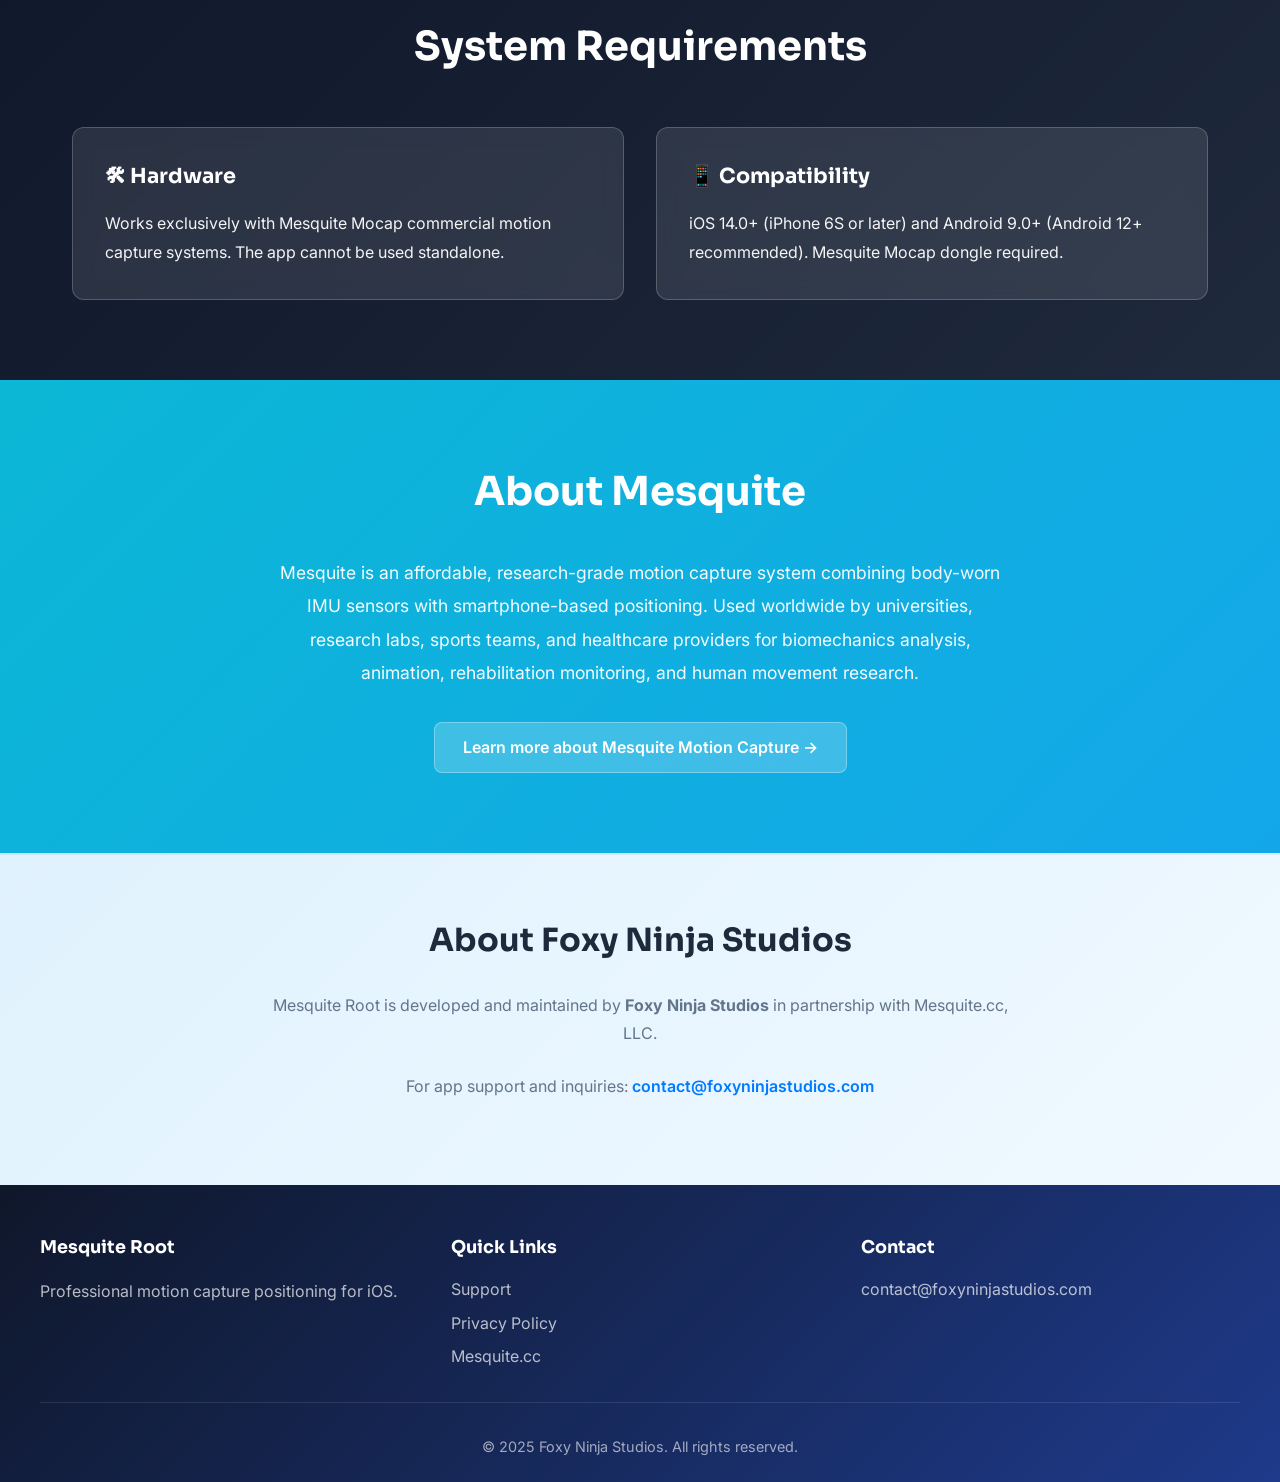
==== commit 54f6e914: "ac" ====
--- a/index.html
+++ b/index.html
@@ -67,6 +67,7 @@
                 <div class="requirements-grid">
                     <div class="requirement-card">
                         <h3>🛠 Hardware</h3>
+                        <p>Works exclusively with Mesquite Mocap commercial motion capture systems. The app cannot be used standalone.</p>
                     </div>
                     <div class="requirement-card">
                         <h3>📱 Compatibility</h3>
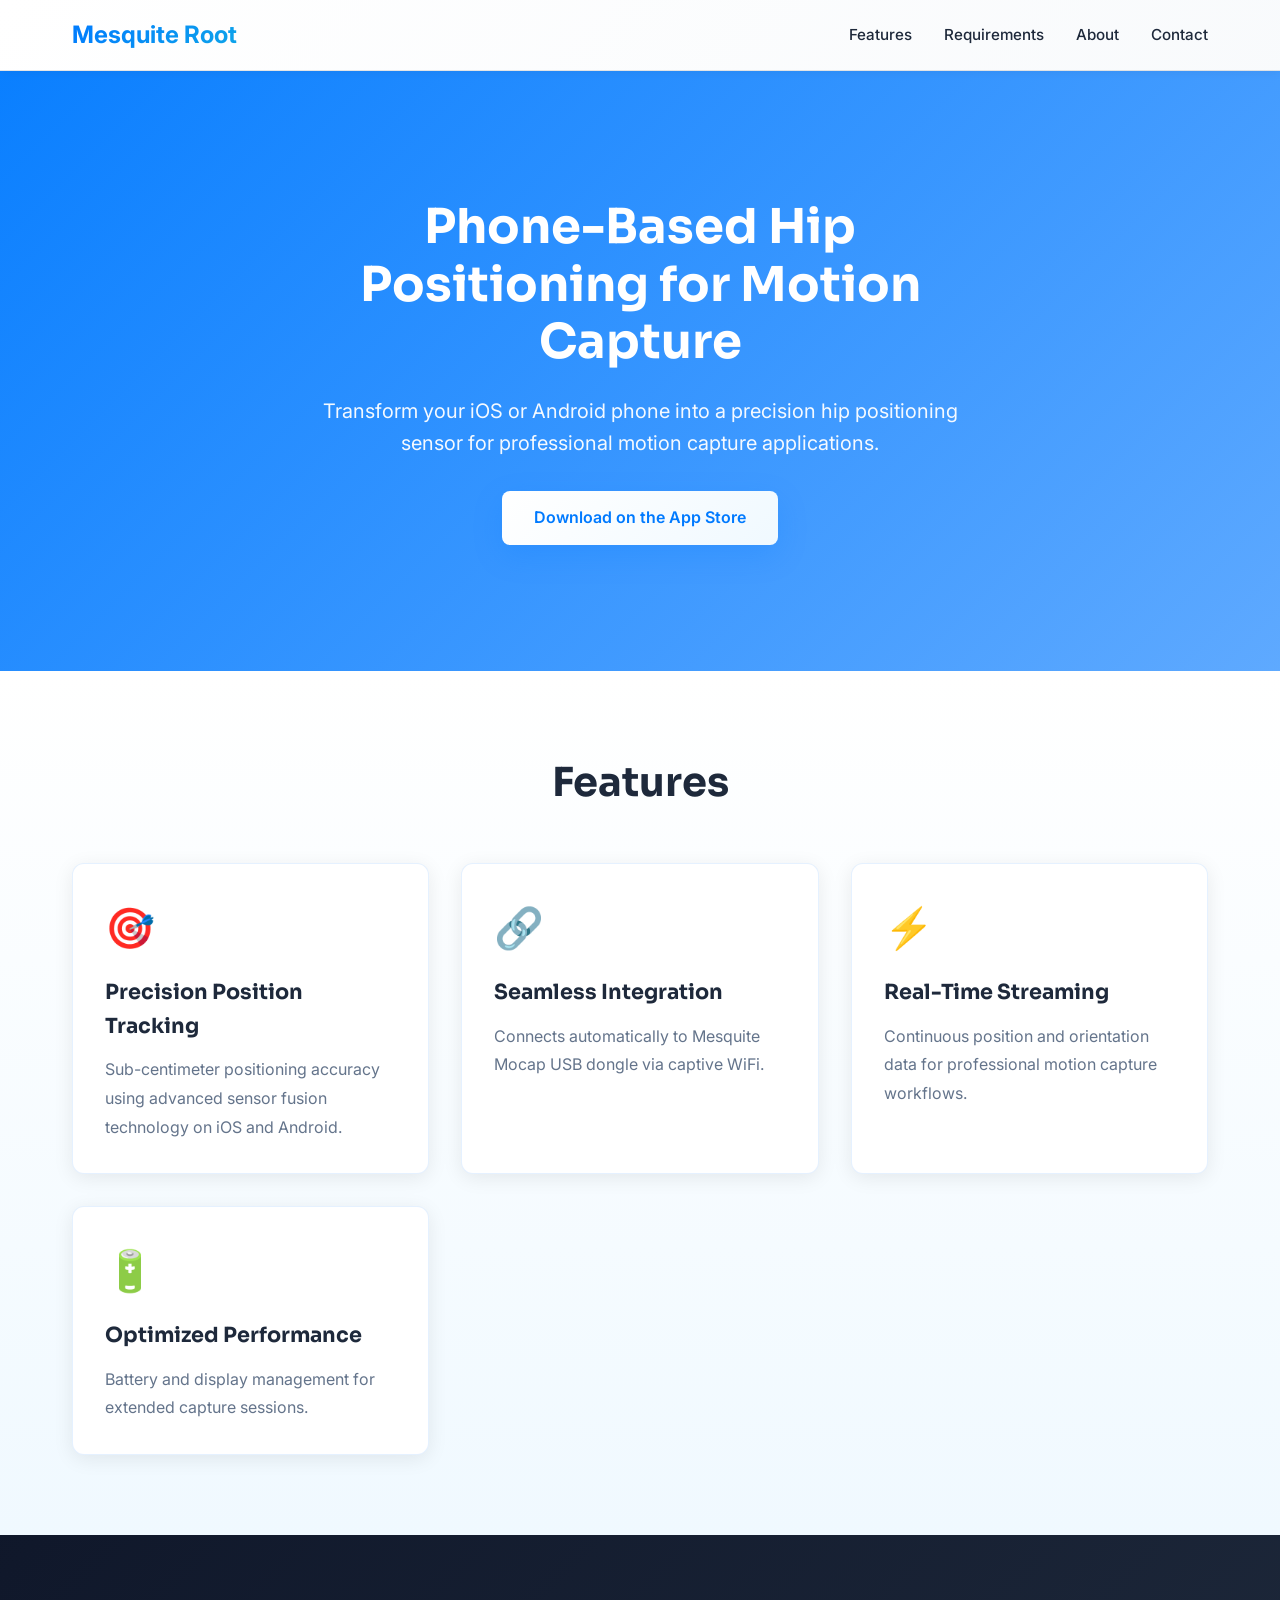
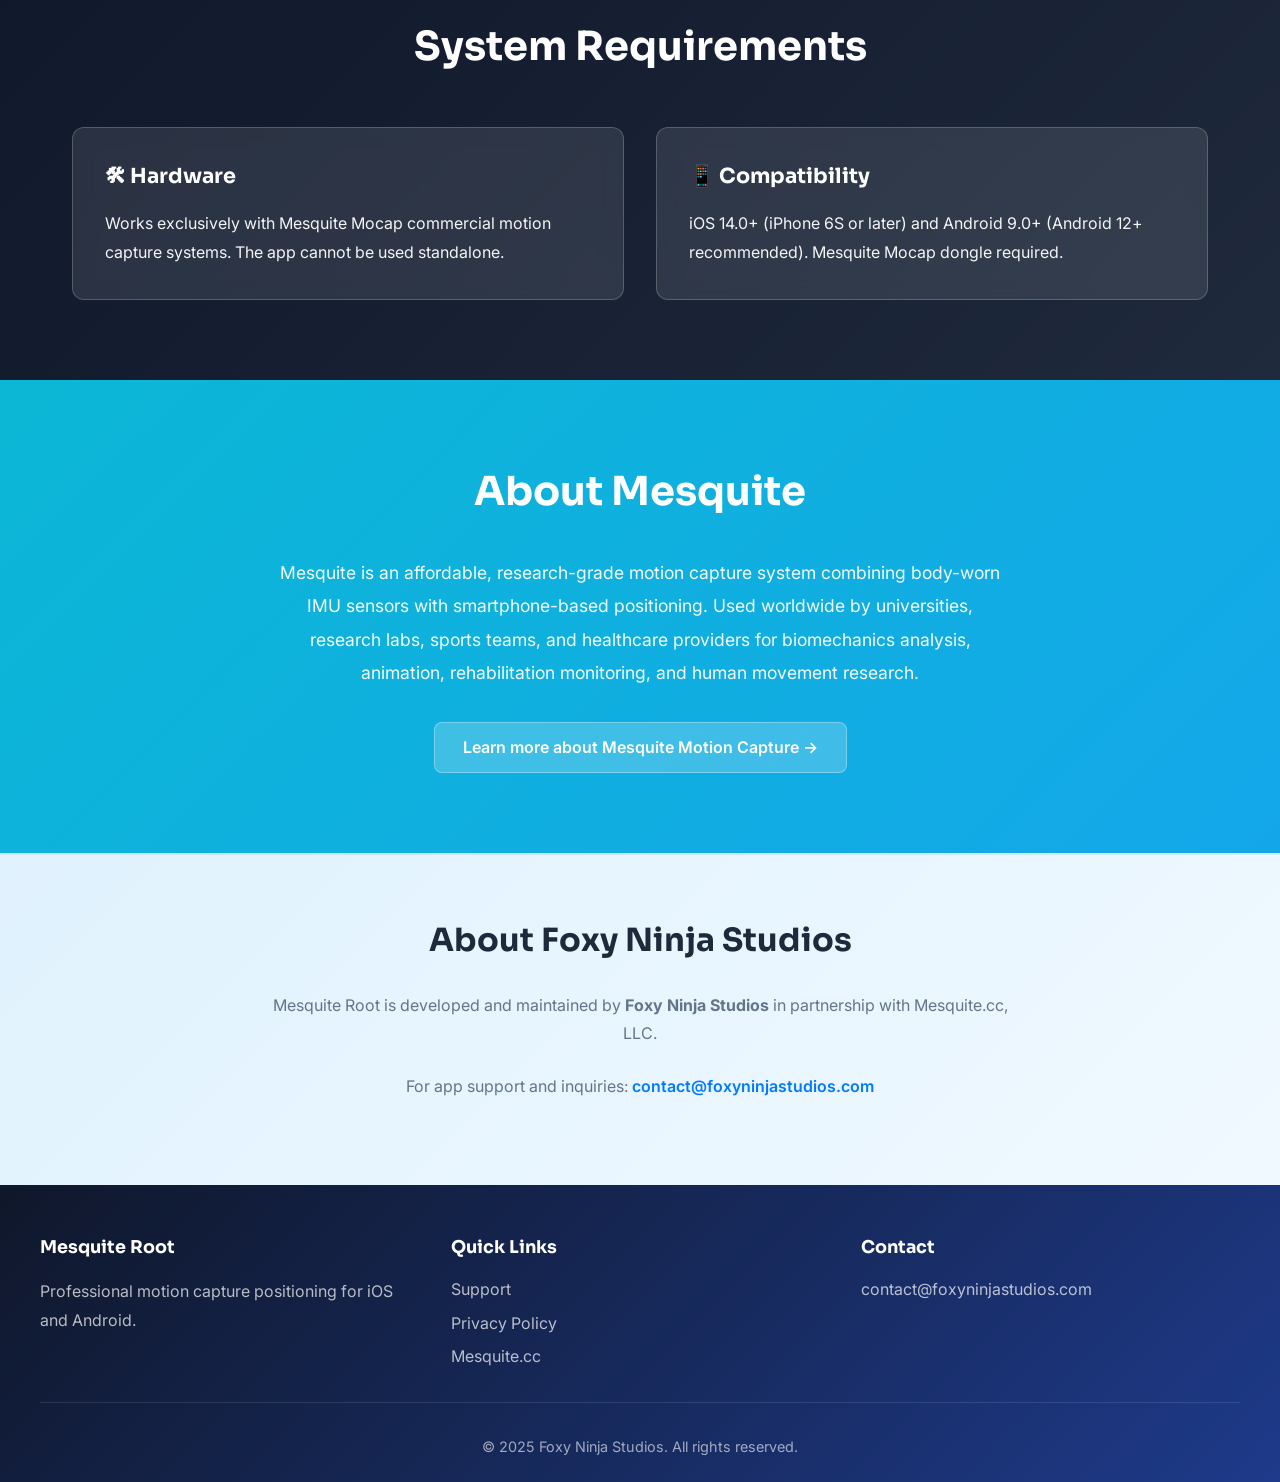
==== commit 3e350a81: "ac" ====
--- a/index.html
+++ b/index.html
@@ -26,7 +26,7 @@
         <section class="hero" style="background: linear-gradient(135deg, rgba(0, 122, 255, 0.8) 0%, rgba(88, 166, 255, 0.8) 100%), 
                                      url('https://images.unsplash.com/photo-1551288049-bebda4e38f71?w=1400&q=80') center/cover;">
             <div class="hero-content">
-                <h2>Phone-Based Positioning for Motion Capture</h2>
+                <h2>Phone-Based Hip Positioning for Motion Capture</h2>
                 <p>Transform your iOS or Android phone into a precision hip positioning sensor for professional motion capture applications.</p>
                 <a href="https://apps.apple.com/app/mesquite-root/YOUR_APP_ID" class="cta-button">Download on the App Store</a>
             </div>
@@ -99,7 +99,7 @@
         <div class="footer-content">
             <div class="footer-section">
                 <h4>Mesquite Root</h4>
-                <p>Professional motion capture positioning for iOS.</p>
+                <p>Professional motion capture positioning for iOS and Android.</p>
             </div>
             <div class="footer-section">
                 <h4>Quick Links</h4>
